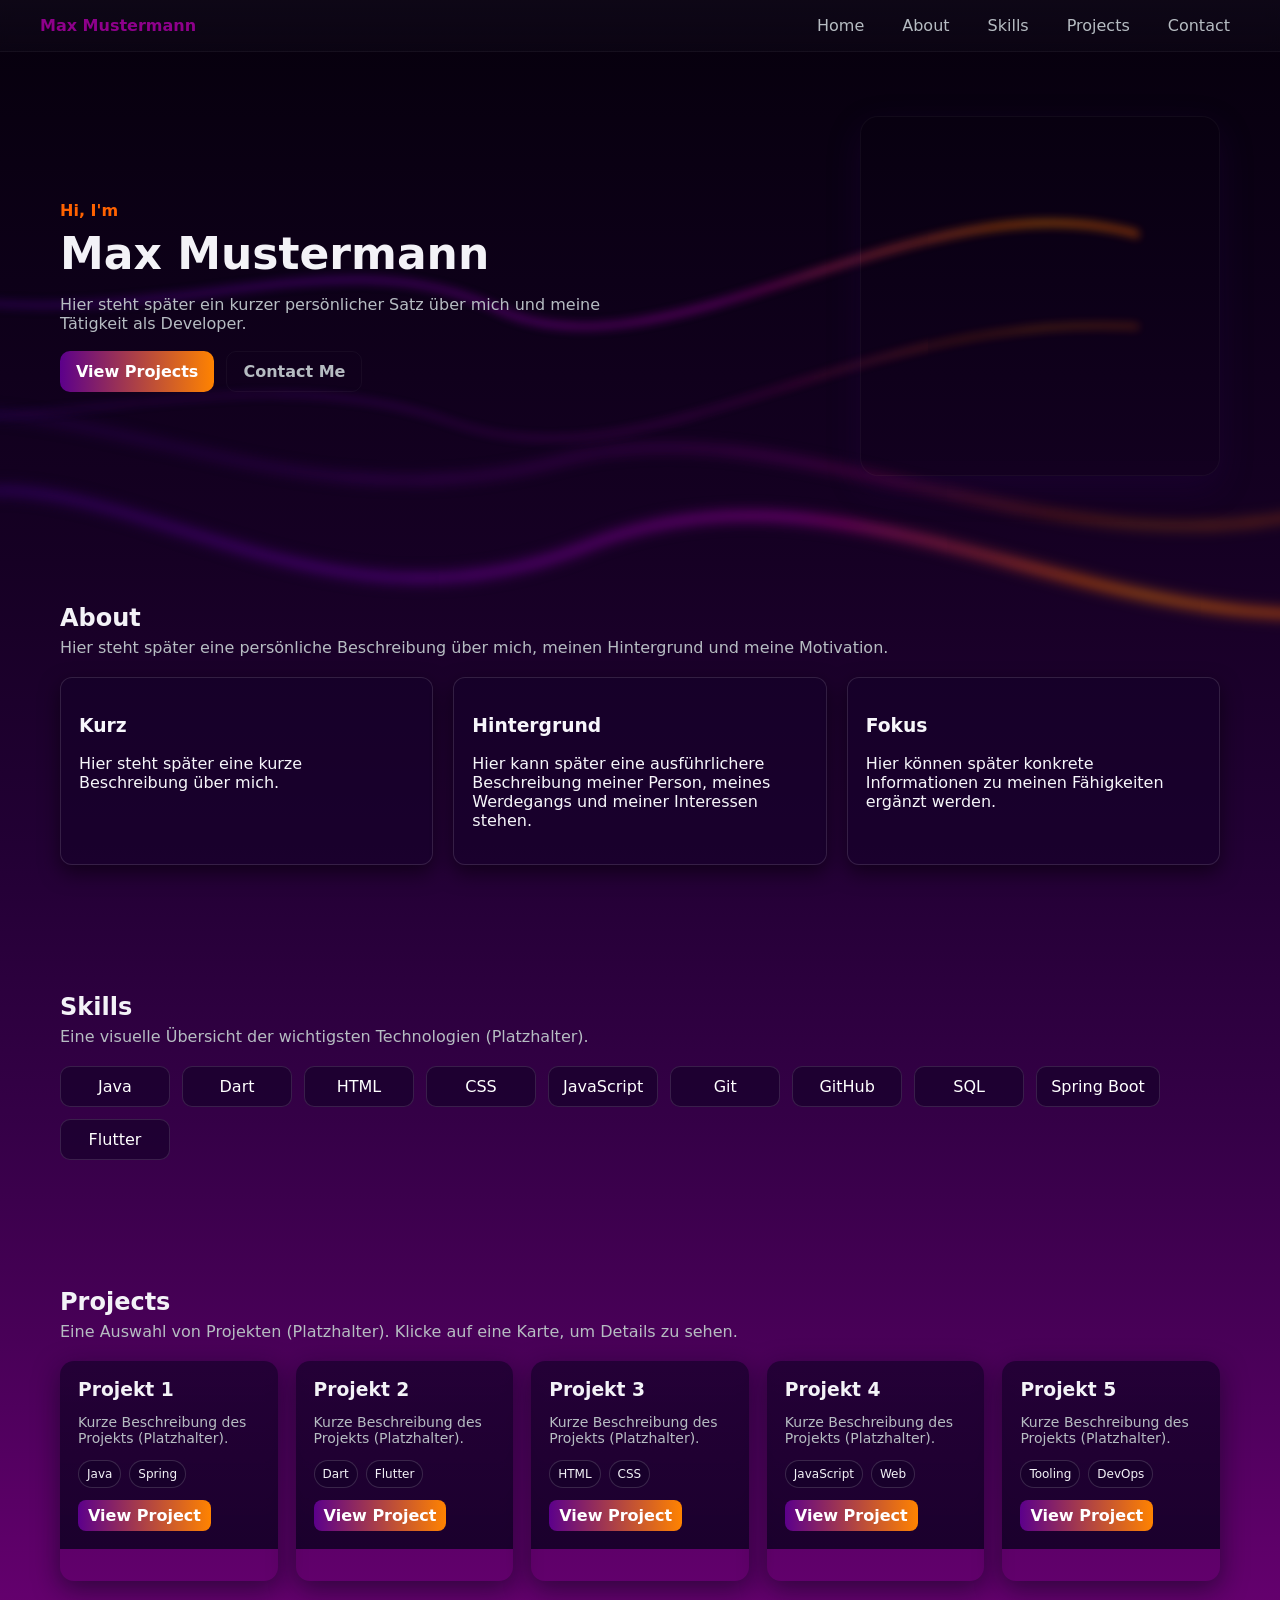
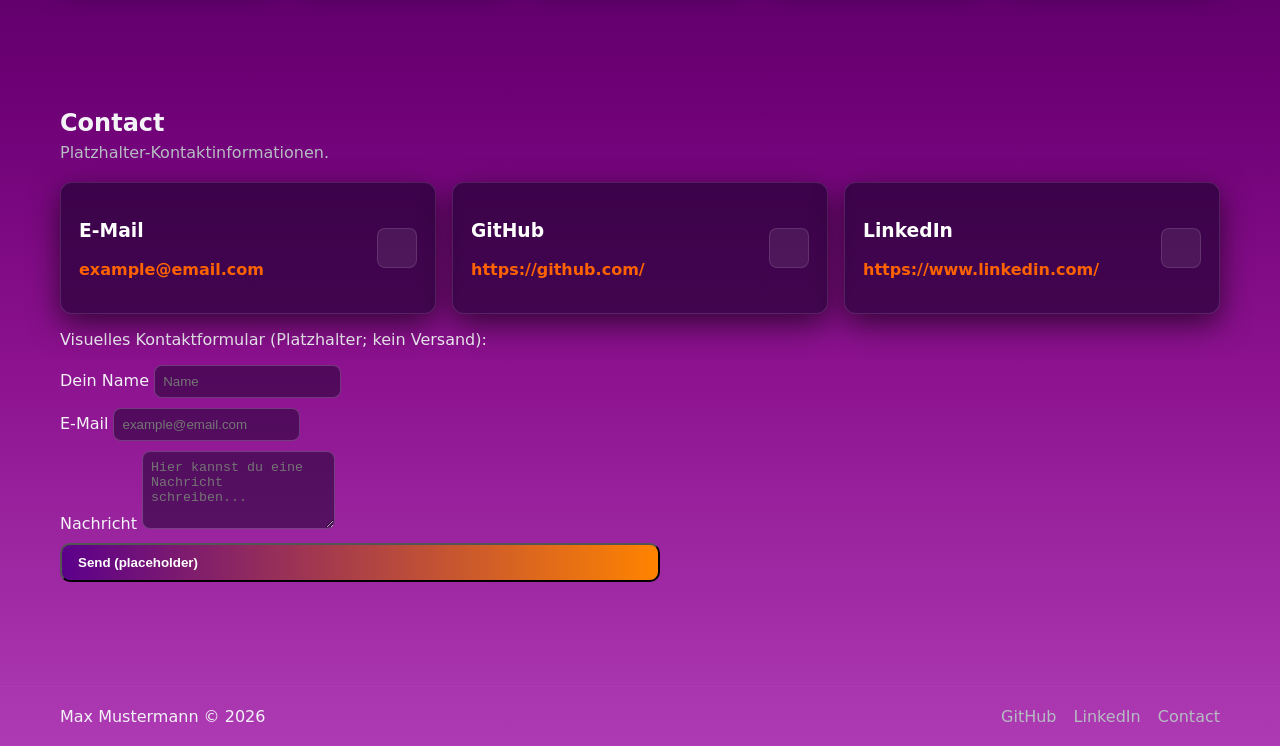
==== index.html @ a3a1e3f3 "Improve portfolio background and animations" ====
<!doctype html>
<html lang="de">
<head>
	<meta charset="utf-8">
	<meta name="viewport" content="width=device-width, initial-scale=1">
	<title>Max Mustermann — Developer Portfolio</title>
	<meta name="description" content="Persönliches Developer-Portfolio von Max Mustermann — Platzhaltertexte, Skills, Projekte und Kontakt.">
	<meta property="og:title" content="Max Mustermann — Developer Portfolio">
	<meta property="og:description" content="Persönliches Developer-Portfolio — Platzhaltertexte.">
	<meta property="og:type" content="website">
	<link rel="stylesheet" href="css/style.css">
</head>
<body>
	<a class="skip-link" href="#main">Zum Inhalt springen</a>
	<header class="site-header">
		<div class="container header-inner">
			<a class="brand" href="#">Max Mustermann</a>
			<button class="nav-toggle" aria-expanded="false" aria-controls="primary-navigation" aria-label="Navigation öffnen">
				<span class="hamburger"></span>
			</button>
			<nav id="primary-navigation" class="primary-nav" data-visible="false">
				<ul>
					<li><a href="#home">Home</a></li>
					<li><a href="#about">About</a></li>
					<li><a href="#skills">Skills</a></li>
					<li><a href="#projects">Projects</a></li>
					<li><a href="#contact">Contact</a></li>
				</ul>
			</nav>
		</div>
	</header>

	<main id="main">
		<section id="home" class="hero">
			<div class="container hero-inner">
				<div class="hero-left">
					<p class="eyebrow">Hi, I'm</p>
					<h1>Max Mustermann</h1>
					<p class="hero-sub">Hier steht später ein kurzer persönlicher Satz über mich und meine Tätigkeit als Developer.</p>
					<div class="hero-ctas">
						<a class="btn primary" href="#projects">View Projects</a>
						<a class="btn ghost" href="#contact">Contact Me</a>
					</div>
				</div>
				<div class="hero-right">
					<div class="profile-card" aria-hidden="true">
						<div class="profile-image" role="img" aria-label="Profilbild Platzhalter" style="background-image: url('assets/images/profile.jpg')"></div>
					</div>
				</div>
			</div>
		</section>

		<section id="about" class="section about">
			<div class="container">
				<div class="section-header">
					<h2>About</h2>
					<p class="section-sub">Hier steht später eine persönliche Beschreibung über mich, meinen Hintergrund und meine Motivation.</p>
				</div>
				<div class="about-grid">
					<div class="about-card">
						<h3>Kurz</h3>
						<p>Hier steht später eine kurze Beschreibung über mich.</p>
					</div>
					<div class="about-card">
						<h3>Hintergrund</h3>
						<p>Hier kann später eine ausführlichere Beschreibung meiner Person, meines Werdegangs und meiner Interessen stehen.</p>
					</div>
					<div class="about-card">
						<h3>Fokus</h3>
						<p>Hier können später konkrete Informationen zu meinen Fähigkeiten ergänzt werden.</p>
					</div>
				</div>
			</div>
		</section>

		<section id="skills" class="section skills">
			<div class="container">
				<div class="section-header">
					<h2>Skills</h2>
					<p class="section-sub">Eine visuelle Übersicht der wichtigsten Technologien (Platzhalter).</p>
				</div>
				<div class="skills-grid">
					<div class="skill-card">Java</div>
					<div class="skill-card">Dart</div>
					<div class="skill-card">HTML</div>
					<div class="skill-card">CSS</div>
					<div class="skill-card">JavaScript</div>
					<div class="skill-card">Git</div>
					<div class="skill-card">GitHub</div>
					<div class="skill-card">SQL</div>
					<div class="skill-card">Spring Boot</div>
					<div class="skill-card">Flutter</div>
				</div>
			</div>
		</section>

		<section id="projects" class="section projects">
			<div class="container">
				<div class="section-header">
					<h2>Projects</h2>
					<p class="section-sub">Eine Auswahl von Projekten (Platzhalter). Klicke auf eine Karte, um Details zu sehen.</p>
				</div>
				<div class="projects-grid" id="projects-grid">
					<a class="project-card" href="projects/projekt-1.html" data-index="1">
						<div class="project-bg" style="background-image: url('assets/images/project-1.jpg')"></div>
						<div class="project-content">
							<h3>Projekt 1</h3>
							<p class="muted">Kurze Beschreibung des Projekts (Platzhalter).</p>
							<div class="tags"><span>Java</span><span>Spring</span></div>
							<span class="project-cta">View Project</span>
						</div>
					</a>

					<a class="project-card" href="projects/projekt-2.html" data-index="2">
						<div class="project-bg" style="background-image: url('assets/images/project-2.jpg')"></div>
						<div class="project-content">
							<h3>Projekt 2</h3>
							<p class="muted">Kurze Beschreibung des Projekts (Platzhalter).</p>
							<div class="tags"><span>Dart</span><span>Flutter</span></div>
							<span class="project-cta">View Project</span>
						</div>
					</a>

					<a class="project-card" href="projects/projekt-3.html" data-index="3">
						<div class="project-bg" style="background-image: url('assets/images/project-3.jpg')"></div>
						<div class="project-content">
							<h3>Projekt 3</h3>
							<p class="muted">Kurze Beschreibung des Projekts (Platzhalter).</p>
							<div class="tags"><span>HTML</span><span>CSS</span></div>
							<span class="project-cta">View Project</span>
						</div>
					</a>

					<a class="project-card" href="projects/projekt-4.html" data-index="4">
						<div class="project-bg" style="background-image: url('assets/images/project-4.jpg')"></div>
						<div class="project-content">
							<h3>Projekt 4</h3>
							<p class="muted">Kurze Beschreibung des Projekts (Platzhalter).</p>
							<div class="tags"><span>JavaScript</span><span>Web</span></div>
							<span class="project-cta">View Project</span>
						</div>
					</a>

					<a class="project-card" href="projects/projekt-5.html" data-index="5">
						<div class="project-bg" style="background-image: url('assets/images/project-5.jpg')"></div>
						<div class="project-content">
							<h3>Projekt 5</h3>
							<p class="muted">Kurze Beschreibung des Projekts (Platzhalter).</p>
							<div class="tags"><span>Tooling</span><span>DevOps</span></div>
							<span class="project-cta">View Project</span>
						</div>
					</a>
				</div>
			</div>
		</section>

		<section id="contact" class="section contact">
			<div class="container">
				<div class="section-header">
					<h2>Contact</h2>
					<p class="section-sub">Platzhalter-Kontaktinformationen.</p>
				</div>
				<div class="contact-grid">
					<div class="contact-card">
					<div class="contact-icon"></div>
					<h3>E-Mail</h3>
					<p><a href="mailto:example@email.com">example@email.com</a></p>
				</div>
				<div class="contact-card">
					<div class="contact-icon"></div>
					<h3>GitHub</h3>
					<p><a href="https://github.com/">https://github.com/</a></p>
				</div>
				<div class="contact-card">
					<div class="contact-icon"></div>
						<h3>LinkedIn</h3>
						<p><a href="https://www.linkedin.com/">https://www.linkedin.com/</a></p>
					</div>
				</div>
				<div class="contact-form-note">
					<p>Visuelles Kontaktformular (Platzhalter; kein Versand):</p>
					<form class="contact-form" onsubmit="return false;" aria-hidden="false">
						<label>Dein Name <input type="text" placeholder="Name"></label>
						<label>E-Mail <input type="email" placeholder="example@email.com"></label>
						<label>Nachricht <textarea rows="4" placeholder="Hier kannst du eine Nachricht schreiben..."></textarea></label>
						<button class="btn primary" type="submit">Send (placeholder)</button>
					</form>
				</div>
			</div>
		</section>
	</main>

	<footer class="site-footer">
		<div class="container footer-inner">
			<div>Max Mustermann &copy; <span id="year"></span></div>
			<nav class="footer-nav">
				<a href="#">GitHub</a>
				<a href="#">LinkedIn</a>
				<a href="#contact">Contact</a>
			</nav>
		</div>
	</footer>

	<script src="js/script.js"></script>
</body>
</html>
---- css/style.css ----
:root {
	--color-purple-dark: #2e005d;
	--color-purple: #5c008b;
	--color-purple-light: #8e008b;
	--color-orange: #ff8300;
	--color-orange-light: #ff6200;

	--bg: #1b0b2a;
	/* aufgehelltes dunkles Violett */
	--surface: #241635;
	/* hellere Cards */
	--muted: #b6bcc2;
	--glass: rgba(255, 255, 255, 0.03);
	--radius: 12px;
	--container: 1200px;

	/* =====================================================
	   MAIN PAGE BACKGROUND GRADIENT
	   
	   Hier kannst du die Hintergrundfarben verändern.
	   Der Gradient erstreckt sich über die GESAMTE Webseite.
	   
	   Passe diese Farben an, um den Hintergrund zu ändern:
	   - hellere/dunklere Varianten mögen
	   - mehr Orange oder mehr Violett bevorzugen
	   
	   ===================================================== */
	--gradient-0: #06000c;
	--gradient-12: #0d0018;
	--gradient-24: #160024;
	--gradient-36: #220034;
	--gradient-48: #350047;
	--gradient-60: #4f005d;
	--gradient-72: #6d0075;
	--gradient-84: #8c128f;
	--gradient-100: #ae3bb4;

	/*--gradient-0: #1a0033;
	--gradient-12: #2e005d;
	--gradient-24: #3d0066;
	--gradient-36: #4a0077;
	--gradient-48: #5c1580;
	--gradient-60: #6a3a70;
	--gradient-72: #7a4565;
	--gradient-84: #7a5555;
	--gradient-100: #7a6545;*/
}

* {
	box-sizing: border-box
}

html {
	height: auto;
}

body {
	margin: 0;
	font-family: Inter, ui-sans-serif, system-ui, -apple-system, 'Segoe UI', Roboto, 'Helvetica Neue', Arial;
	/* =====================================================
	   GLOBAL BACKGROUND GRADIENT
	   Ein durchgehender Gradient über die gesamte Webseite.
	   Wird durch CSS Custom Properties oben definiert.
	   ===================================================== */
	background: linear-gradient(180deg,
			var(--gradient-0) 0%,
			var(--gradient-12) 12%,
			var(--gradient-24) 24%,
			var(--gradient-36) 36%,
			var(--gradient-48) 48%,
			var(--gradient-60) 60%,
			var(--gradient-72) 72%,
			var(--gradient-84) 84%,
			var(--gradient-100) 100%);
	background-repeat: no-repeat;
	background-attachment: scroll;
	color: #f3f2f7;
	-webkit-font-smoothing: antialiased;
	-moz-osx-font-smoothing: grayscale;
	position: relative;
	overflow-x: hidden;
	min-height: 100vh;
}

.container {
	max-width: var(--container);
	margin: 0 auto;
	padding: 0 20px;
	position: relative;
	z-index: 4
}

.skip-link {
	position: absolute;
	left: -9999px;
	top: auto;
	width: 1px;
	height: 1px;
	overflow: hidden
}

.site-header {
	position: sticky;
	top: 0;
	z-index: 50;
	backdrop-filter: blur(6px);
	background: linear-gradient(180deg, rgba(20, 12, 30, 0.6), rgba(20, 12, 30, 0.35));
	border-bottom: 1px solid rgba(255, 255, 255, 0.03)
}

.header-inner {
	display: flex;
	align-items: center;
	justify-content: space-between;
	padding: 16px 0
}

.brand {
	color: var(--color-purple-light);
	font-weight: 700;
	text-decoration: none
}

.primary-nav ul {
	display: flex;
	gap: 18px;
	align-items: center;
	margin: 0;
	padding: 0;
	list-style: none
}

.primary-nav a {
	color: var(--muted);
	text-decoration: none;
	padding: 8px 10px;
	border-radius: 8px;
	transition: all .2s
}

.primary-nav a:hover,
.primary-nav a:focus {
	color: #fff;
	background: linear-gradient(90deg, var(--color-purple), var(--color-orange));
	box-shadow: 0 6px 18px rgba(92, 0, 139, 0.14)
}

.nav-toggle {
	display: none;
	background: none;
	border: 0;
	color: inherit
}

.hamburger {
	display: inline-block;
	width: 22px;
	height: 2px;
	background: var(--muted);
	position: relative
}

.hamburger::before,
.hamburger::after {
	content: '';
	position: absolute;
	left: 0;
	width: 22px;
	height: 2px;
	background: var(--muted);
	transition: transform .2s;
}

.hamburger::before {
	top: -6px
}

.hamburger::after {
	top: 6px
}

.hero {
	padding: 64px 0
}

.hero-inner {
	display: grid;
	grid-template-columns: 1fr 360px;
	gap: 32px;
	align-items: center
}

.eyebrow {
	color: var(--color-orange-light);
	margin: 0;
	font-weight: 600
}

h1 {
	font-size: clamp(28px, 4vw, 44px);
	margin: 8px 0
}

.hero-sub {
	color: var(--muted);
	max-width: 60ch
}

.hero-ctas {
	display: flex;
	gap: 12px;
	margin-top: 18px
}

.btn {
	display: inline-flex;
	align-items: center;
	gap: 8px;
	padding: 10px 16px;
	border-radius: 10px;
	text-decoration: none;
	font-weight: 600
}

/* General links styling */
a {
	color: var(--color-orange);
	text-decoration: underline;
	transition: all .2s
}

a:hover,
a:focus {
	color: var(--color-orange-light);
	text-decoration-thickness: 2px
}

.btn.primary {
	background: linear-gradient(90deg, var(--color-purple), var(--color-orange));
	color: #fff
}

.btn.ghost {
	background: transparent;
	border: 1px solid rgba(255, 255, 255, 0.04);
	color: var(--muted)
}

.profile-card {
	width: 100%;
	max-width: 360px;
	margin-left: auto
}

.profile-image {
	width: 100%;
	height: 360px;
	border-radius: 18px;
	background: linear-gradient(135deg, var(--color-purple), var(--color-orange));
	background-size: cover;
	background-position: center;
	box-shadow: 0 12px 34px rgba(46, 0, 93, 0.22);
	position: relative;
	overflow: hidden;
	border: 1px solid rgba(255, 255, 255, 0.04)
}

.profile-image::after {
	content: "";
	position: absolute;
	inset: 0;
	background: linear-gradient(180deg, rgba(0, 0, 0, 0.05), transparent)
}

.section {
	padding: 64px 0
}

.section-header h2 {
	margin: 0 0 6px 0
}

.section-sub {
	color: var(--muted);
	margin: 0 0 20px 0
}

.about-grid {
	display: grid;
	grid-template-columns: repeat(3, 1fr);
	gap: 20px
}

.about-card {
	background: rgba(20, 0, 40, 0.6);
	padding: 18px;
	border-radius: 12px;
	box-shadow: 0 8px 20px rgba(0, 0, 0, 0.5);
	border: 1px solid rgba(255, 255, 255, 0.12);
	color: #f7f6fb
}

.skills-grid {
	display: flex;
	flex-wrap: wrap;
	gap: 12px
}

.skill-card {
	background: rgba(20, 0, 40, 0.65);
	padding: 10px 14px;
	border-radius: 10px;
	color: #fff;
	border: 1px solid rgba(255, 255, 255, 0.12);
	min-width: 110px;
	text-align: center;
	transition: transform .18s
}

.skill-card:hover {
	transform: translateY(-6px)
}

.projects-grid {
	display: grid;
	gap: 18px;
	grid-template-columns: repeat(5, 1fr);
}

.project-card {
	position: relative;
	display: block;
	border-radius: 14px;
	overflow: hidden;
	min-height: 220px;
	text-decoration: none;
	color: inherit;
	box-shadow: 0 8px 26px rgba(15, 8, 30, 0.6);
	transition: transform .24s, box-shadow .24s
}

.project-card:focus {
	outline: 3px solid rgba(140, 0, 139, 0.22)
}

.project-card:hover {
	transform: translateY(-8px);
	box-shadow: 0 20px 50px rgba(92, 0, 139, 0.18)
}

.project-bg {
	position: absolute;
	inset: 0;
	background-size: cover;
	background-position: center;
	filter: brightness(.66);
	transition: transform .6s
}

.project-card:hover .project-bg {
	transform: scale(1.06)
}

.project-content {
	position: relative;
	padding: 18px;
	z-index: 2;
	background: linear-gradient(180deg, rgba(20, 0, 40, 0.7), rgba(10, 0, 30, 0.8))
}

.project-content h3 {
	margin: 0 0 6px 0
}

.muted {
	color: var(--muted);
	font-size: 14px
}

.tags {
	display: flex;
	gap: 8px;
	margin-top: 12px
}

.tags span {
	background: rgba(20, 0, 40, 0.6);
	padding: 6px 8px;
	border-radius: 999px;
	font-size: 12px;
	border: 1px solid rgba(255, 255, 255, 0.15)
}

.project-cta {
	display: inline-block;
	margin-top: 12px;
	background: linear-gradient(90deg, var(--color-purple), var(--color-orange));
	padding: 6px 10px;
	border-radius: 8px;
	color: #fff;
	font-weight: 600
}

.contact-grid {
	display: grid;
	grid-template-columns: repeat(3, 1fr);
	gap: 16px
}

.contact-card {
	background: rgba(20, 0, 40, 0.6);
	padding: 18px;
	border-radius: 12px;
	position: relative;
	color: #fff;
	box-shadow: 0 10px 30px rgba(0, 0, 0, 0.6);
	border: 1px solid rgba(255, 255, 255, 0.12);
	padding-right: 72px
}

.contact-card a {
	color: var(--color-orange-light);
	font-weight: 600;
	text-decoration: none;
	transition: all .2s
}

.contact-card a:hover,
.contact-card a:focus {
	color: #fff;
	text-decoration: underline
}

/* Contact image placeholders */
.contact-icon {
	position: absolute;
	right: 18px;
	top: 50%;
	transform: translateY(-50%);
	width: 40px;
	height: 40px;
	background-size: contain;
	background-repeat: no-repeat;
	opacity: 0.98;
	transition: transform .18s ease, box-shadow .18s;
	background-color: rgba(255, 255, 255, 0.08);
	border-radius: 8px;
	border: 1px solid rgba(255, 255, 255, 0.12)
}

.contact-card:hover .contact-icon {
	transform: translateY(-56%) scale(1.06)
}

/* OLD SVG contact icons (removed - replaced with image placeholders above) */
.contact-card:hover {
	transform: translateY(-6px);
	box-shadow: 0 22px 48px rgba(92, 0, 139, 0.12);
	border-image: linear-gradient(90deg, var(--color-purple), var(--color-orange)) 1
}

.contact-form {
	display: grid;
	gap: 10px;
	max-width: 600px;
	margin-top: 16px
}

.contact-form input,
.contact-form textarea {
	background: rgba(20, 0, 40, 0.5);
	border: 1px solid rgba(255, 255, 255, 0.2);
	padding: 8px;
	border-radius: 8px;
	color: inherit
}

.site-footer {
	padding: 20px 0;
	border-top: 1px solid rgba(255, 255, 255, 0.03);
	margin-top: 40px
}

.footer-inner {
	display: flex;
	justify-content: space-between;
	align-items: center
}

.footer-nav a {
	color: var(--muted);
	margin-left: 12px;
	text-decoration: none
}

/* Responsive */
@media (max-width:1100px) {
	.projects-grid {
		grid-template-columns: repeat(3, 1fr)
	}

	.hero-inner {
		grid-template-columns: 1fr 300px
	}
}

@media (max-width:800px) {
	.projects-grid {
		grid-template-columns: repeat(2, 1fr)
	}

	.about-grid {
		grid-template-columns: 1fr
	}

	.hero-inner {
		grid-template-columns: 1fr
	}

	.hero-right {
		order: 2
	}
}

@media (max-width:540px) {
	.projects-grid {
		grid-template-columns: 1fr
	}

	.primary-nav {
		position: fixed;
		inset: auto 0 0 0;
		background: linear-gradient(180deg, rgba(10, 7, 20, 0.95), rgba(10, 7, 20, 0.98));
		padding: 20px;
		border-top: 1px solid rgba(255, 255, 255, 0.02);
		display: none
	}

	.primary-nav[data-visible="true"] {
		display: block
	}

	.nav-toggle {
		display: block
	}

	.primary-nav ul {
		flex-direction: column
	}

	.profile-image {
		height: 260px
	}
}

/* small reveal default state */
.reveal {
	opacity: 0;
	transform: translateY(30px);
	transition: opacity .6s cubic-bezier(.2, .8, .2, 1), transform .6s cubic-bezier(.2, .8, .2, 1)
}

.reveal.visible {
	opacity: 1;
	transform: none
}

/* prefers-reduced-motion */
@media (prefers-reduced-motion:reduce) {
	* {
		transition: none !important;
		animation: none !important
	}

	body::before,
	body::after {
		animation: none !important;
		opacity: 0.25
	}
}

/* Background organic thin gradient lines using two layered SVGs in pseudo-elements */
body::before,
body::after {
	content: "";
	position: fixed;
	pointer-events: none;
	z-index: 0;
	display: block
}

body::before {
	inset: auto -6% 12% auto;
	width: 110vw;
	height: 68vh;
	background-repeat: no-repeat;
	background-position: center center;
	background-size: cover;
	filter: blur(6px) saturate(120%);
	opacity: 1;
	transform-origin: center;
	transition: opacity .3s ease
}

body::after {
	inset: 6% auto -6% -6%;
	width: 95vw;
	height: 80vh;
	background-repeat: no-repeat;
	background-position: center center;
	background-size: cover;
	filter: blur(4px) saturate(110%);
	opacity: 0.9
}

/* multiple thin stroked curves with gradient along stroke, glow via stroke-opacity and blur */
body::before {
	background-image: url("data:image/svg+xml;utf8,<svg xmlns='http://www.w3.org/2000/svg' viewBox='0 0 1600 900'><defs><linearGradient id='lg1' gradientUnits='userSpaceOnUse' x1='0' x2='1600'><stop offset='0' stop-color='%232e005d'/><stop offset='0.3' stop-color='%235c008b'/><stop offset='0.6' stop-color='%238e008b'/><stop offset='0.85' stop-color='%23ff8300'/><stop offset='1' stop-color='%23ff6200'/></linearGradient><filter id='f1' x='-20%' y='-20%' width='140%' height='140%'><feGaussianBlur stdDeviation='6' result='b'/><feMerge><feMergeNode in='b'/><feMergeNode in='SourceGraphic'/></feMerge></filter></defs><g filter='url(%23f1)'><path d='M-120 520 C120 320 360 660 720 520 C1060 380 1360 700 1780 560' fill='none' stroke='url(%23lg1)' stroke-width='3.8' stroke-linecap='round' stroke-linejoin='round' opacity='0.95'/><path d='M-200 420 C80 260 340 520 700 420 C980 350 1280 580 1620 460' fill='none' stroke='url(%23lg1)' stroke-width='2.4' stroke-linecap='round' stroke-linejoin='round' opacity='0.6'/></g></svg>")
}

body::after {
	background-image: url("data:image/svg+xml;utf8,<svg xmlns='http://www.w3.org/2000/svg' viewBox='0 0 1600 900'><defs><linearGradient id='lg2' gradientUnits='userSpaceOnUse' x1='0' x2='1600'><stop offset='0' stop-color='%232e005d'/><stop offset='0.35' stop-color='%235c008b'/><stop offset='0.65' stop-color='%238e008b'/><stop offset='0.9' stop-color='%23ff8300'/><stop offset='1' stop-color='%23ff6200'/></linearGradient><filter id='f2' x='-20%' y='-20%' width='140%' height='140%'><feGaussianBlur stdDeviation='4' result='b'/><feMerge><feMergeNode in='b'/><feMergeNode in='SourceGraphic'/></feMerge></filter></defs><g filter='url(%23f2)'><path d='M1600 240 C1320 120 980 420 760 320 C520 200 240 420 -160 240' fill='none' stroke='url(%23lg2)' stroke-width='3.2' stroke-linecap='round' stroke-linejoin='round' opacity='0.9'/><path d='M1700 360 C1250 260 980 560 700 460 C420 360 120 520 -160 420' fill='none' stroke='url(%23lg2)' stroke-width='2.2' stroke-linecap='round' stroke-linejoin='round' opacity='0.5'/></g></svg>")
}

/* slow floating animation, subtle */
@keyframes floatSlow {
	0% {
		transform: translateY(0) rotate(0)
	}

	50% {
		transform: translateY(-8px) rotate(0.06deg)
	}

	100% {
		transform: translateY(0) rotate(0)
	}
}

body::before {
	animation: floatSlow 36s linear infinite
}

body::after {
	animation: floatSlow 46s linear infinite reverse
}

@media (max-width:800px) {

	body::before,
	body::after {
		opacity: 0.6;
		filter: blur(6px)
	}
}

@media (prefers-reduced-motion:reduce) {

	body::before,
	body::after {
		animation: none;
		opacity: 0.55
	}
}

/* Ensure main UI layers above backgrounds */
.site-header,
main,
.site-footer {
	position: relative;
	z-index: 4
}

/* fix invalid fallback line removed earlier */
.project-bg {
	background-color: #221431
}

/* fallback backgrounds for missing images (keeps cards pretty) */
.project-bg {
	background-color: linear-gradient(135deg, var(--color-purple-dark), var(--color-orange));
}
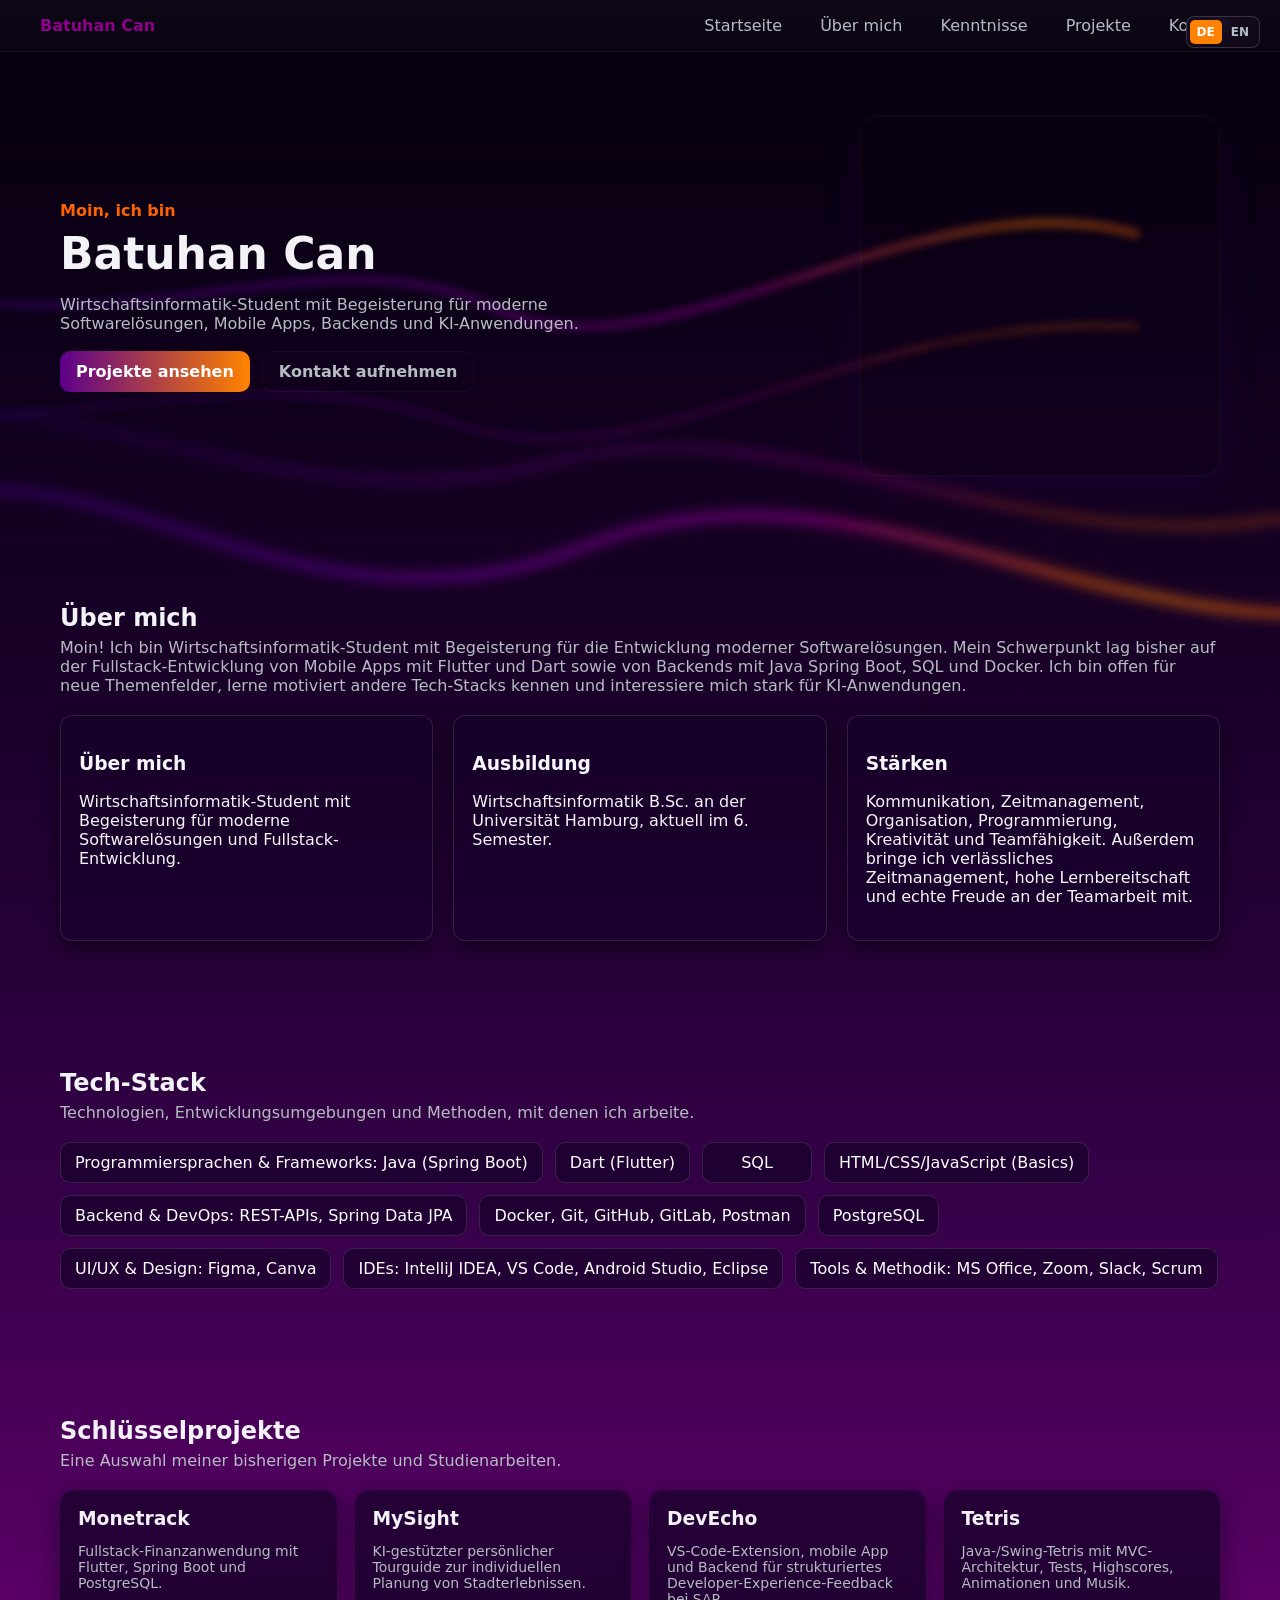
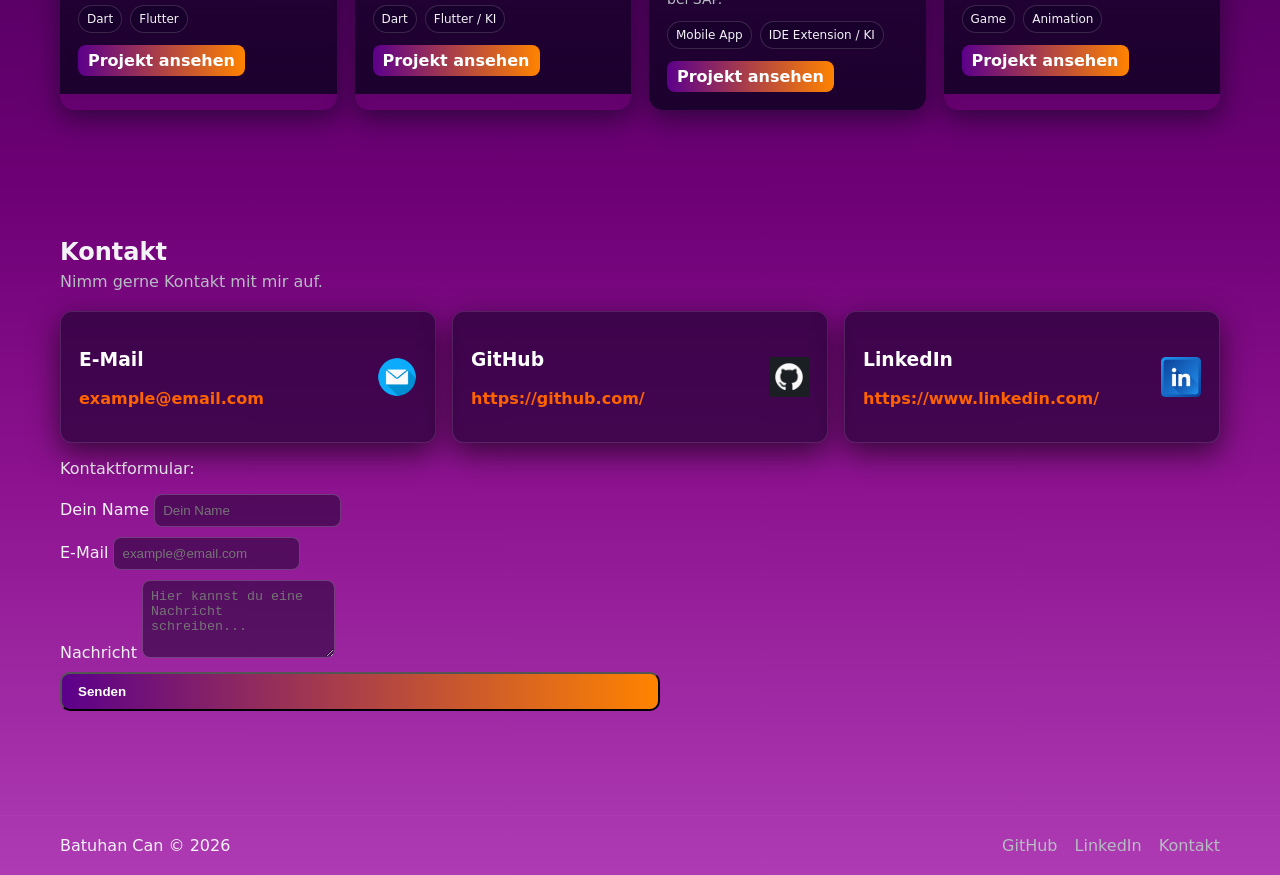
==== commit 0a7bc88d: "Update Portfolio Content and Assets" ====
--- a/index.html
+++ b/index.html
@@ -3,28 +3,28 @@
 <head>
 	<meta charset="utf-8">
 	<meta name="viewport" content="width=device-width, initial-scale=1">
-	<title>Max Mustermann — Developer Portfolio</title>
-	<meta name="description" content="Persönliches Developer-Portfolio von Max Mustermann — Platzhaltertexte, Skills, Projekte und Kontakt.">
-	<meta property="og:title" content="Max Mustermann — Developer Portfolio">
-	<meta property="og:description" content="Persönliches Developer-Portfolio — Platzhaltertexte.">
+	<title>Batuhan Can — Developer Portfolio</title>
+	<meta name="description" content="Portfolio von Batuhan Can, Wirtschaftsinformatik-Student mit Fokus auf Fullstack-Entwicklung, Mobile Apps und KI-Anwendungen." data-i18n="page.description">
+	<meta property="og:title" content="Batuhan Can — Developer Portfolio">
+	<meta property="og:description" content="Wirtschaftsinformatik-Student mit Schwerpunkt auf Fullstack-Entwicklung, Mobile Apps und KI-Anwendungen." data-i18n="page.og">
 	<meta property="og:type" content="website">
 	<link rel="stylesheet" href="css/style.css">
 </head>
 <body>
-	<a class="skip-link" href="#main">Zum Inhalt springen</a>
+	<a class="skip-link" href="#main" data-i18n="skip">Zum Inhalt springen</a>
 	<header class="site-header">
 		<div class="container header-inner">
-			<a class="brand" href="#">Max Mustermann</a>
-			<button class="nav-toggle" aria-expanded="false" aria-controls="primary-navigation" aria-label="Navigation öffnen">
+			<a class="brand" href="#">Batuhan Can</a>
+			<button class="nav-toggle" aria-expanded="false" aria-controls="primary-navigation" aria-label="Navigation öffnen" data-i18n-aria-label="nav.open">
 				<span class="hamburger"></span>
 			</button>
 			<nav id="primary-navigation" class="primary-nav" data-visible="false">
 				<ul>
-					<li><a href="#home">Home</a></li>
-					<li><a href="#about">About</a></li>
-					<li><a href="#skills">Skills</a></li>
-					<li><a href="#projects">Projects</a></li>
-					<li><a href="#contact">Contact</a></li>
+					<li><a href="#home" data-i18n="nav.home">Home</a></li>
+					<li><a href="#about" data-i18n="nav.about">About</a></li>
+					<li><a href="#skills" data-i18n="nav.skills">Skills</a></li>
+					<li><a href="#projects" data-i18n="nav.projects">Projects</a></li>
+					<li><a href="#contact" data-i18n="nav.contact">Contact</a></li>
 				</ul>
 			</nav>
 		</div>
@@ -34,17 +34,17 @@
 		<section id="home" class="hero">
 			<div class="container hero-inner">
 				<div class="hero-left">
-					<p class="eyebrow">Hi, I'm</p>
-					<h1>Max Mustermann</h1>
-					<p class="hero-sub">Hier steht später ein kurzer persönlicher Satz über mich und meine Tätigkeit als Developer.</p>
+					<p class="eyebrow" data-i18n="hero.eyebrow">Hi, I'm</p>
+					<h1>Batuhan Can</h1>
+					<p class="hero-sub" data-i18n="hero.sub">Wirtschaftsinformatik-Student mit Begeisterung für moderne Softwarelösungen, Mobile Apps, Backends und KI-Anwendungen.</p>
 					<div class="hero-ctas">
-						<a class="btn primary" href="#projects">View Projects</a>
-						<a class="btn ghost" href="#contact">Contact Me</a>
+						<a class="btn primary" href="#projects" data-i18n="hero.projects">View Projects</a>
+						<a class="btn ghost" href="#contact" data-i18n="hero.contact">Contact Me</a>
 					</div>
 				</div>
 				<div class="hero-right">
 					<div class="profile-card" aria-hidden="true">
-						<div class="profile-image" role="img" aria-label="Profilbild Platzhalter" style="background-image: url('assets/images/profile.jpg')"></div>
+						<div class="profile-image" role="img" aria-label="Profilbild" data-i18n-aria-label="profile.alt" style="background-image: url('assets/images/profile.jpg')"></div>
 					</div>
 				</div>
 			</div>
@@ -53,21 +53,21 @@
 		<section id="about" class="section about">
 			<div class="container">
 				<div class="section-header">
-					<h2>About</h2>
-					<p class="section-sub">Hier steht später eine persönliche Beschreibung über mich, meinen Hintergrund und meine Motivation.</p>
+					<h2 data-i18n="about.title">About me</h2>
+					<p class="section-sub" data-i18n="about.sub">Moin! Ich bin Wirtschaftsinformatik-Student mit Begeisterung für die Entwicklung moderner Softwarelösungen. Mein Schwerpunkt lag bisher auf der Fullstack-Entwicklung von Mobile Apps mit Flutter und Dart sowie von Backends mit Java Spring Boot, SQL und Docker. Ich bin offen für neue Themenfelder, lerne motiviert andere Tech-Stacks kennen und interessiere mich stark für KI-Anwendungen.</p>
 				</div>
 				<div class="about-grid">
 					<div class="about-card">
-						<h3>Kurz</h3>
-						<p>Hier steht später eine kurze Beschreibung über mich.</p>
+						<h3 data-i18n="about.short">About me</h3>
+						<p data-i18n="about.short.text">Wirtschaftsinformatik-Student mit Begeisterung für moderne Softwarelösungen und Fullstack-Entwicklung.</p>
 					</div>
 					<div class="about-card">
-						<h3>Hintergrund</h3>
-						<p>Hier kann später eine ausführlichere Beschreibung meiner Person, meines Werdegangs und meiner Interessen stehen.</p>
+						<h3 data-i18n="about.background">Ausbildung</h3>
+						<p data-i18n="about.background.text">Wirtschaftsinformatik B.Sc. an der Universität Hamburg, aktuell im 6. Semester.</p>
 					</div>
 					<div class="about-card">
-						<h3>Fokus</h3>
-						<p>Hier können später konkrete Informationen zu meinen Fähigkeiten ergänzt werden.</p>
+						<h3 data-i18n="about.focus">Stärken</h3>
+						<p data-i18n="about.focus.text">Kommunikation, Zeitmanagement, Organisation, Programmierung, Kreativität und Teamfähigkeit. Außerdem bringe ich verlässliches Zeitmanagement, hohe Lernbereitschaft und echte Freude an der Teamarbeit mit.</p>
 					</div>
 				</div>
 			</div>
@@ -76,20 +76,20 @@
 		<section id="skills" class="section skills">
 			<div class="container">
 				<div class="section-header">
-					<h2>Skills</h2>
-					<p class="section-sub">Eine visuelle Übersicht der wichtigsten Technologien (Platzhalter).</p>
+					<h2 data-i18n="skills.title">Tech-Stack</h2>
+					<p class="section-sub" data-i18n="skills.sub">Technologien, Entwicklungsumgebungen und Methoden, mit denen ich arbeite.</p>
 				</div>
 				<div class="skills-grid">
-					<div class="skill-card">Java</div>
-					<div class="skill-card">Dart</div>
-					<div class="skill-card">HTML</div>
-					<div class="skill-card">CSS</div>
-					<div class="skill-card">JavaScript</div>
-					<div class="skill-card">Git</div>
-					<div class="skill-card">GitHub</div>
-					<div class="skill-card">SQL</div>
-					<div class="skill-card">Spring Boot</div>
-					<div class="skill-card">Flutter</div>
+					<div class="skill-card" data-i18n="stack.one">Programmiersprachen &amp; Frameworks: Java (Spring Boot)</div>
+					<div class="skill-card" data-i18n="stack.two">Dart (Flutter)</div>
+					<div class="skill-card" data-i18n="stack.three">SQL</div>
+					<div class="skill-card" data-i18n="stack.four">HTML/CSS/JavaScript (Basics)</div>
+					<div class="skill-card" data-i18n="stack.five">Backend &amp; DevOps: REST-APIs, Spring Data JPA</div>
+					<div class="skill-card" data-i18n="stack.six">Docker, Git, GitHub, GitLab, Postman</div>
+					<div class="skill-card" data-i18n="stack.seven">PostgreSQL</div>
+					<div class="skill-card" data-i18n="stack.eight">UI/UX &amp; Design: Figma, Canva</div>
+					<div class="skill-card" data-i18n="stack.nine">IDEs: IntelliJ IDEA, VS Code, Android Studio, Eclipse</div>
+					<div class="skill-card" data-i18n="stack.ten">Tools &amp; Methodik: MS Office, Zoom, Slack, Scrum</div>
 				</div>
 			</div>
 		</section>
@@ -97,59 +97,50 @@
 		<section id="projects" class="section projects">
 			<div class="container">
 				<div class="section-header">
-					<h2>Projects</h2>
-					<p class="section-sub">Eine Auswahl von Projekten (Platzhalter). Klicke auf eine Karte, um Details zu sehen.</p>
+					<h2 data-i18n="projects.title">Key Projects</h2>
+					<p class="section-sub" data-i18n="projects.sub">Eine Auswahl meiner bisherigen Projekte und Studienarbeiten.</p>
 				</div>
 				<div class="projects-grid" id="projects-grid">
 					<a class="project-card" href="projects/projekt-1.html" data-index="1">
 						<div class="project-bg" style="background-image: url('assets/images/project-1.jpg')"></div>
 						<div class="project-content">
-							<h3>Projekt 1</h3>
-							<p class="muted">Kurze Beschreibung des Projekts (Platzhalter).</p>
-							<div class="tags"><span>Java</span><span>Spring</span></div>
-							<span class="project-cta">View Project</span>
+							<h3 data-i18n="project.one">Monetrack</h3>
+							<p class="muted" data-i18n="project.one.description">Fullstack-Finanzanwendung mit Flutter, Spring Boot und PostgreSQL.</p>
+							<div class="tags"><span>Dart</span><span>Flutter</span></div>
+							<span class="project-cta" data-i18n="project.view">View Project</span>
 						</div>
 					</a>
 
 					<a class="project-card" href="projects/projekt-2.html" data-index="2">
 						<div class="project-bg" style="background-image: url('assets/images/project-2.jpg')"></div>
 						<div class="project-content">
-							<h3>Projekt 2</h3>
-							<p class="muted">Kurze Beschreibung des Projekts (Platzhalter).</p>
-							<div class="tags"><span>Dart</span><span>Flutter</span></div>
-							<span class="project-cta">View Project</span>
+							<h3 data-i18n="project.two">MySight</h3>
+							<p class="muted" data-i18n="project.two.description">KI-gestützter persönlicher Tourguide zur individuellen Planung von Stadterlebnissen.</p>
+							<div class="tags"><span>Dart</span><span data-i18n="project.two.tag2">Flutter / KI</span></div>
+							<span class="project-cta" data-i18n="project.view">View Project</span>
 						</div>
 					</a>
 
 					<a class="project-card" href="projects/projekt-3.html" data-index="3">
 						<div class="project-bg" style="background-image: url('assets/images/project-3.jpg')"></div>
 						<div class="project-content">
-							<h3>Projekt 3</h3>
-							<p class="muted">Kurze Beschreibung des Projekts (Platzhalter).</p>
-							<div class="tags"><span>HTML</span><span>CSS</span></div>
-							<span class="project-cta">View Project</span>
+							<h3 data-i18n="project.three">DevEcho</h3>
+							<p class="muted" data-i18n="project.three.description">VS-Code-Extension, mobile App und Backend für strukturiertes Developer-Experience-Feedback bei SAP.</p>
+							<div class="tags"><span>Mobile App</span><span data-i18n="project.three.tag2">IDE Extension / KI</span></div>
+							<span class="project-cta" data-i18n="project.view">View Project</span>
 						</div>
 					</a>
 
 					<a class="project-card" href="projects/projekt-4.html" data-index="4">
 						<div class="project-bg" style="background-image: url('assets/images/project-4.jpg')"></div>
 						<div class="project-content">
-							<h3>Projekt 4</h3>
-							<p class="muted">Kurze Beschreibung des Projekts (Platzhalter).</p>
-							<div class="tags"><span>JavaScript</span><span>Web</span></div>
-							<span class="project-cta">View Project</span>
+							<h3 data-i18n="project.four">Tetris</h3>
+							<p class="muted" data-i18n="project.four.description">Java-/Swing-Tetris mit MVC-Architektur, Tests, Highscores, Animationen und Musik.</p>
+							<div class="tags"><span>Game</span><span>Animation</span></div>
+							<span class="project-cta" data-i18n="project.view">View Project</span>
 						</div>
 					</a>
 
-					<a class="project-card" href="projects/projekt-5.html" data-index="5">
-						<div class="project-bg" style="background-image: url('assets/images/project-5.jpg')"></div>
-						<div class="project-content">
-							<h3>Projekt 5</h3>
-							<p class="muted">Kurze Beschreibung des Projekts (Platzhalter).</p>
-							<div class="tags"><span>Tooling</span><span>DevOps</span></div>
-							<span class="project-cta">View Project</span>
-						</div>
-					</a>
 				</div>
 			</div>
 		</section>
@@ -157,33 +148,33 @@
 		<section id="contact" class="section contact">
 			<div class="container">
 				<div class="section-header">
-					<h2>Contact</h2>
-					<p class="section-sub">Platzhalter-Kontaktinformationen.</p>
+					<h2 data-i18n="contact.title">Contact</h2>
+					<p class="section-sub" data-i18n="contact.sub">Nimm gerne Kontakt mit mir auf.</p>
 				</div>
 				<div class="contact-grid">
 					<div class="contact-card">
-					<div class="contact-icon"></div>
-					<h3>E-Mail</h3>
+					<img class="contact-icon" src="assets/media/Email-Icon.png" alt="E-Mail">
+					<h3 data-i18n="contact.email">E-Mail</h3>
 					<p><a href="mailto:example@email.com">example@email.com</a></p>
 				</div>
 				<div class="contact-card">
-					<div class="contact-icon"></div>
+					<img class="contact-icon" src="assets/media/Github-Icon.png" alt="GitHub">
 					<h3>GitHub</h3>
 					<p><a href="https://github.com/">https://github.com/</a></p>
 				</div>
 				<div class="contact-card">
-					<div class="contact-icon"></div>
+					<img class="contact-icon" src="assets/media/LinkedIn-Icon.png" alt="LinkedIn">
 						<h3>LinkedIn</h3>
 						<p><a href="https://www.linkedin.com/">https://www.linkedin.com/</a></p>
 					</div>
 				</div>
 				<div class="contact-form-note">
-					<p>Visuelles Kontaktformular (Platzhalter; kein Versand):</p>
+					<p data-i18n="contact.note">Kontaktformular:</p>
 					<form class="contact-form" onsubmit="return false;" aria-hidden="false">
-						<label>Dein Name <input type="text" placeholder="Name"></label>
+						<label><span data-i18n="contact.name">Dein Name</span> <input type="text" placeholder="Name" data-i18n-placeholder="contact.name"></label>
 						<label>E-Mail <input type="email" placeholder="example@email.com"></label>
-						<label>Nachricht <textarea rows="4" placeholder="Hier kannst du eine Nachricht schreiben..."></textarea></label>
-						<button class="btn primary" type="submit">Send (placeholder)</button>
+						<label><span data-i18n="contact.message">Nachricht</span> <textarea rows="4" placeholder="Hier kannst du eine Nachricht schreiben..." data-i18n-placeholder="contact.message.placeholder"></textarea></label>
+						<button class="btn primary" type="submit" data-i18n="contact.send">Senden</button>
 					</form>
 				</div>
 			</div>
@@ -192,11 +183,11 @@
 
 	<footer class="site-footer">
 		<div class="container footer-inner">
-			<div>Max Mustermann &copy; <span id="year"></span></div>
+			<div>Batuhan Can &copy; <span id="year"></span></div>
 			<nav class="footer-nav">
 				<a href="#">GitHub</a>
 				<a href="#">LinkedIn</a>
-				<a href="#contact">Contact</a>
+				<a href="#contact" data-i18n="nav.contact">Contact</a>
 			</nav>
 		</div>
 	</footer>
--- a/css/style.css
+++ b/css/style.css
@@ -115,6 +115,39 @@
 	padding: 16px 0
 }
 
+.language-switcher {
+	position: fixed;
+	top: 16px;
+	right: 20px;
+	display: flex;
+	gap: 2px;
+	z-index: 100;
+	padding: 3px;
+	border: 1px solid rgba(255, 255, 255, 0.16);
+	border-radius: 8px;
+	background: rgba(20, 12, 30, 0.82);
+	backdrop-filter: blur(8px)
+}
+
+.language-switcher button {
+	padding: 5px 7px;
+	border: 0;
+	border-radius: 5px;
+	background: transparent;
+	color: var(--muted);
+	font: inherit;
+	font-size: 12px;
+	font-weight: 700;
+	cursor: pointer
+}
+
+.language-switcher button.active,
+.language-switcher button:hover,
+.language-switcher button:focus-visible {
+	background: var(--color-orange);
+	color: #fff
+}
+
 .brand {
 	color: var(--color-purple-light);
 	font-weight: 700;
@@ -324,7 +357,7 @@
 .projects-grid {
 	display: grid;
 	gap: 18px;
-	grid-template-columns: repeat(5, 1fr);
+	grid-template-columns: repeat(4, 1fr);
 }
 
 .project-card {
@@ -439,13 +472,14 @@
 	transform: translateY(-50%);
 	width: 40px;
 	height: 40px;
+	display: block;
 	background-size: contain;
 	background-repeat: no-repeat;
+	background-position: center;
 	opacity: 0.98;
 	transition: transform .18s ease, box-shadow .18s;
-	background-color: rgba(255, 255, 255, 0.08);
-	border-radius: 8px;
-	border: 1px solid rgba(255, 255, 255, 0.12)
+	object-fit: contain;
+	border: 0
 }
 
 .contact-card:hover .contact-icon {
@@ -509,6 +543,10 @@
 		grid-template-columns: repeat(2, 1fr)
 	}
 
+	.contact-grid {
+		grid-template-columns: 1fr
+	}
+
 	.about-grid {
 		grid-template-columns: 1fr
 	}
@@ -523,6 +561,10 @@
 }
 
 @media (max-width:540px) {
+	.language-switcher {
+		top: 12px;
+		right: 60px
+	}
 	.projects-grid {
 		grid-template-columns: 1fr
 	}
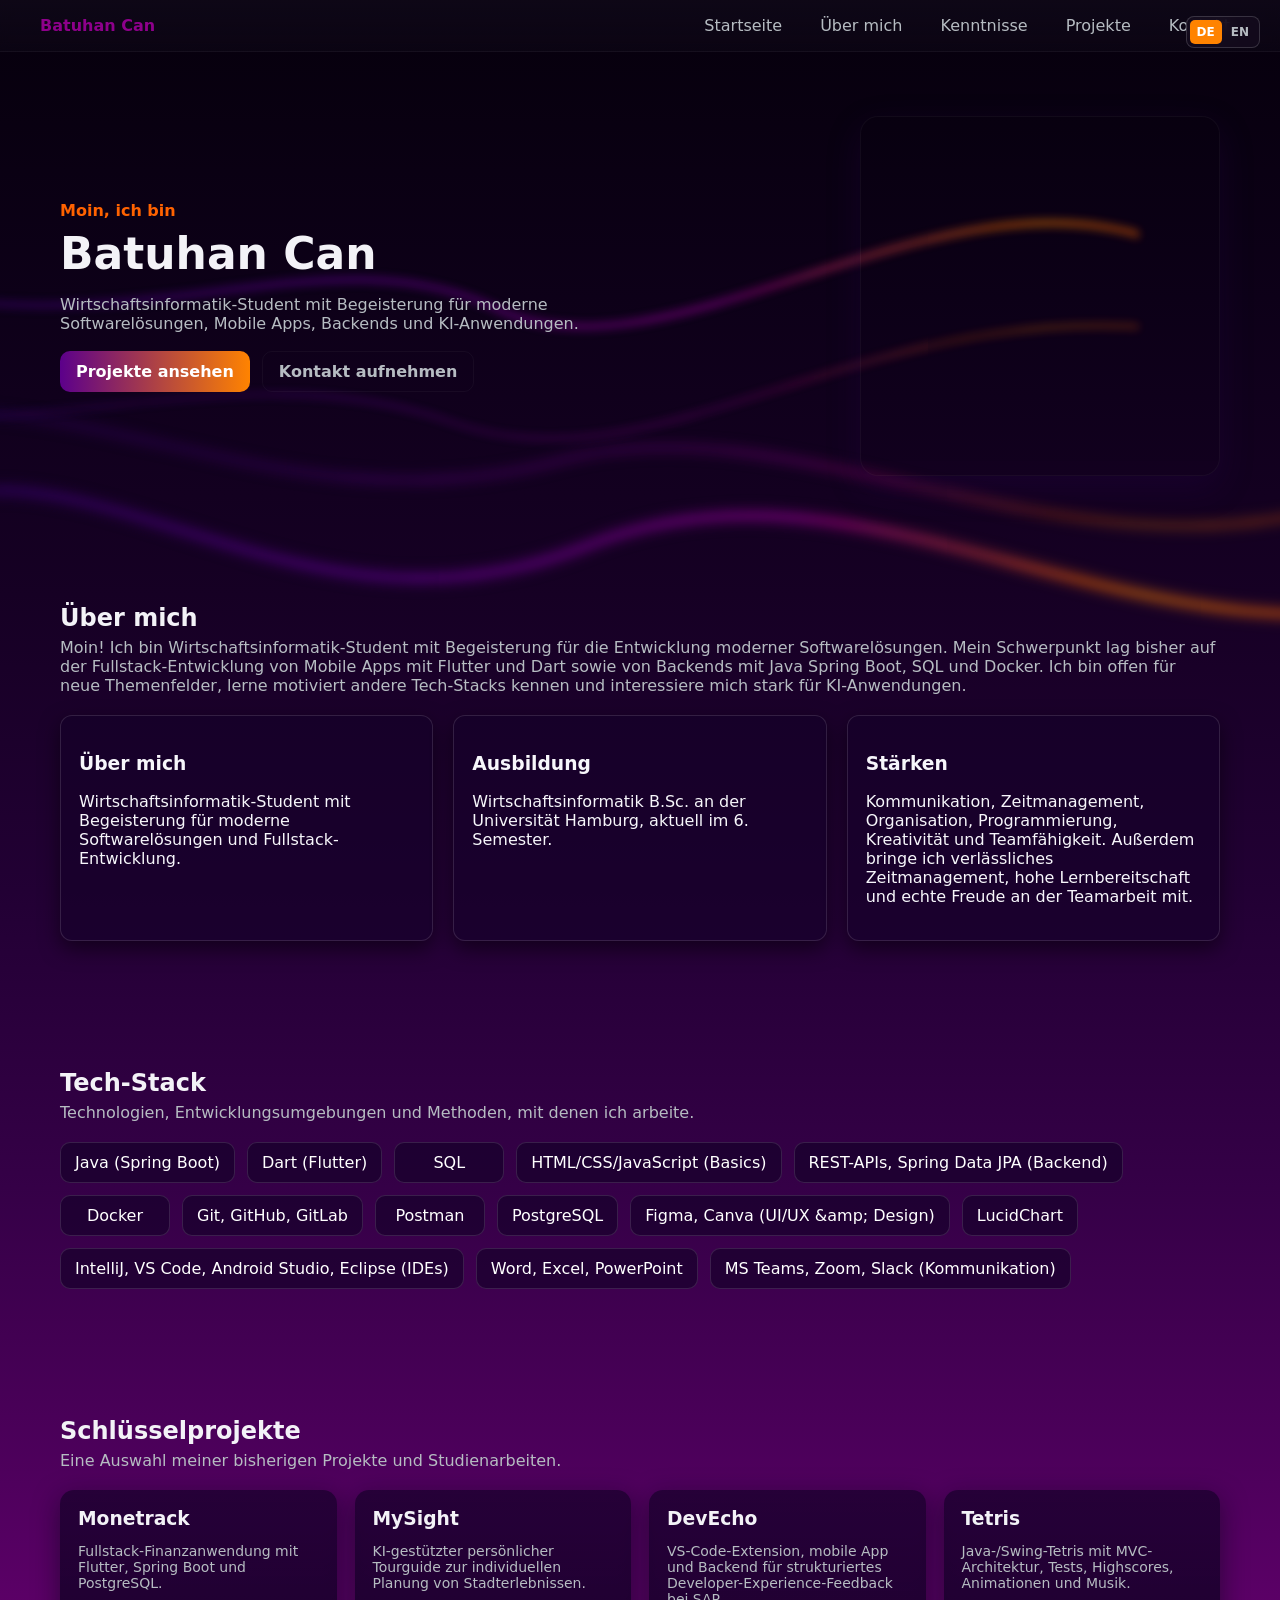
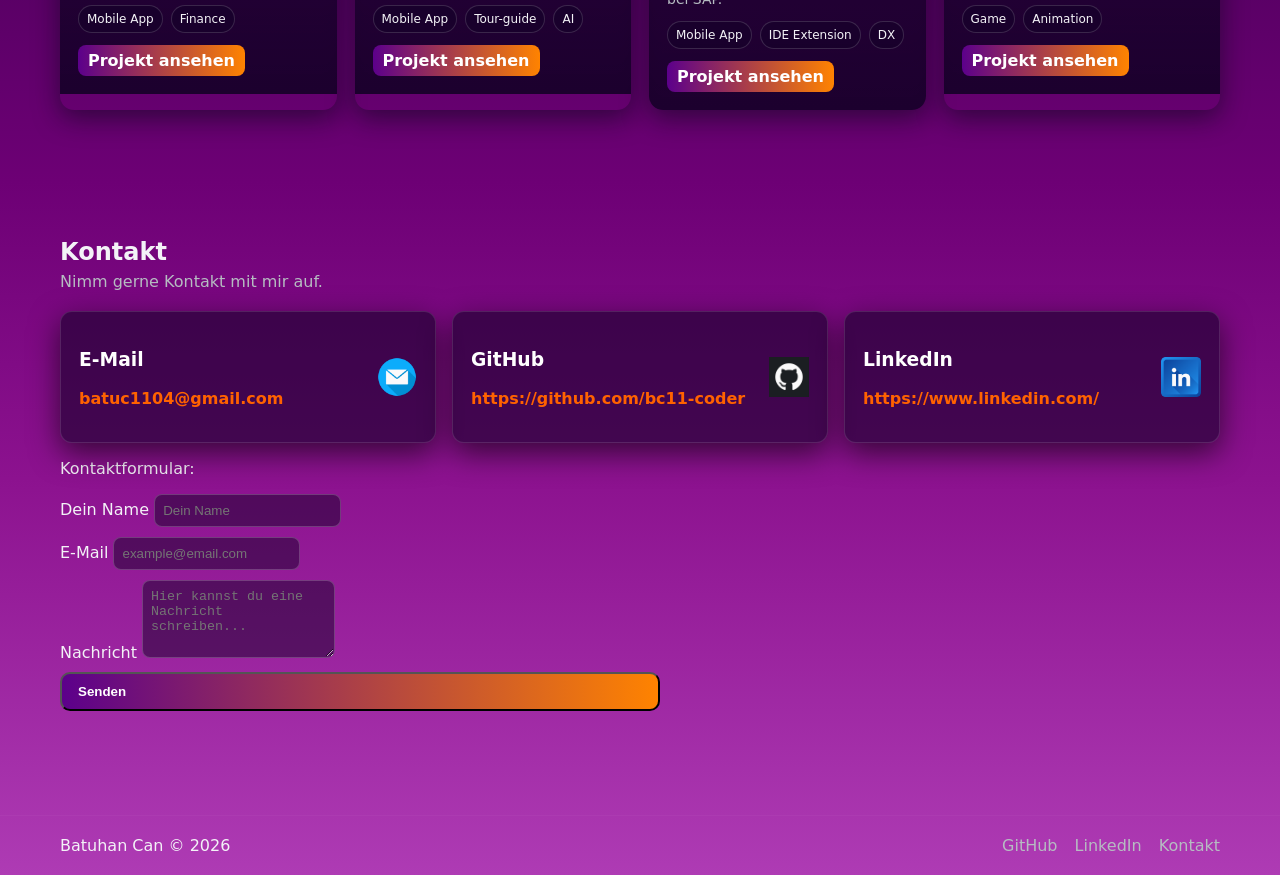
==== commit b7847d28: "Add Project information" ====
--- a/index.html
+++ b/index.html
@@ -36,7 +36,7 @@
 				<div class="hero-left">
 					<p class="eyebrow" data-i18n="hero.eyebrow">Hi, I'm</p>
 					<h1>Batuhan Can</h1>
-					<p class="hero-sub" data-i18n="hero.sub">Wirtschaftsinformatik-Student mit Begeisterung für moderne Softwarelösungen, Mobile Apps, Backends und KI-Anwendungen.</p>
+					<p class="hero-sub" data-i18n="hero.sub">Wirtschaftsinformatik-Student mit Begeisterung für moderne Softwarelösungen, Mobile Apps, Frontend- und Backend-Enwicklung sowie KI-Anwendungen.</p>
 					<div class="hero-ctas">
 						<a class="btn primary" href="#projects" data-i18n="hero.projects">View Projects</a>
 						<a class="btn ghost" href="#contact" data-i18n="hero.contact">Contact Me</a>
@@ -54,7 +54,7 @@
 			<div class="container">
 				<div class="section-header">
 					<h2 data-i18n="about.title">About me</h2>
-					<p class="section-sub" data-i18n="about.sub">Moin! Ich bin Wirtschaftsinformatik-Student mit Begeisterung für die Entwicklung moderner Softwarelösungen. Mein Schwerpunkt lag bisher auf der Fullstack-Entwicklung von Mobile Apps mit Flutter und Dart sowie von Backends mit Java Spring Boot, SQL und Docker. Ich bin offen für neue Themenfelder, lerne motiviert andere Tech-Stacks kennen und interessiere mich stark für KI-Anwendungen.</p>
+					<p class="section-sub" data-i18n="about.sub">Moin! Ich studiere Wirtschaftsinformatik B.Sc. an der Universität Hamburg mit dem Schwerpunkt Informatik. Durch umfangreiche Uni-Projekte im Team, als auch durch lehrreiche Hobby-Projekte habe ich über die Jahre viel lernen können, insbesondere im Bereich der Softwareentwicklung. Mich begeistert vorallem die Entwicklung moderner Softwarelösungen und KI-Anwendungen. Sowohl am selbstständigen Arbeiten als auch im Team habe ich sehr viel Spaß. Mein Schwerpunkt lag bisher auf der Fullstack-Entwicklung von Mobile Apps mit Flutter und Dart sowie von Backends mit Java Spring Boot, SQL und Docker. Jedoch bin offen und motiviert mich in unbekannten Themenfeldern einzuarbeiten und ständig an neuen Herausforderungen zu wachsen.</p>
 				</div>
 				<div class="about-grid">
 					<div class="about-card">
@@ -67,7 +67,7 @@
 					</div>
 					<div class="about-card">
 						<h3 data-i18n="about.focus">Stärken</h3>
-						<p data-i18n="about.focus.text">Kommunikation, Zeitmanagement, Organisation, Programmierung, Kreativität und Teamfähigkeit. Außerdem bringe ich verlässliches Zeitmanagement, hohe Lernbereitschaft und echte Freude an der Teamarbeit mit.</p>
+						<p data-i18n="about.focus.text">Kommunikation, Anpassungsfähigkeit, Organisation, Programmierung, Kreativität und Teamfähigkeit. Außerdem bringe ich verlässliches Zeitmanagement und hohe Lernbereitschaft mit und bin stets motiviert.</p>
 					</div>
 				</div>
 			</div>
@@ -80,16 +80,20 @@
 					<p class="section-sub" data-i18n="skills.sub">Technologien, Entwicklungsumgebungen und Methoden, mit denen ich arbeite.</p>
 				</div>
 				<div class="skills-grid">
-					<div class="skill-card" data-i18n="stack.one">Programmiersprachen &amp; Frameworks: Java (Spring Boot)</div>
+					<div class="skill-card" data-i18n="stack.one">Java (Spring Boot)</div>
 					<div class="skill-card" data-i18n="stack.two">Dart (Flutter)</div>
 					<div class="skill-card" data-i18n="stack.three">SQL</div>
 					<div class="skill-card" data-i18n="stack.four">HTML/CSS/JavaScript (Basics)</div>
-					<div class="skill-card" data-i18n="stack.five">Backend &amp; DevOps: REST-APIs, Spring Data JPA</div>
-					<div class="skill-card" data-i18n="stack.six">Docker, Git, GitHub, GitLab, Postman</div>
-					<div class="skill-card" data-i18n="stack.seven">PostgreSQL</div>
-					<div class="skill-card" data-i18n="stack.eight">UI/UX &amp; Design: Figma, Canva</div>
-					<div class="skill-card" data-i18n="stack.nine">IDEs: IntelliJ IDEA, VS Code, Android Studio, Eclipse</div>
-					<div class="skill-card" data-i18n="stack.ten">Tools &amp; Methodik: MS Office, Zoom, Slack, Scrum</div>
+					<div class="skill-card" data-i18n="stack.five">REST-APIs, Spring Data JPA (Backend)</div>
+					<div class="skill-card" data-i18n="stack.six">Docker</div>
+					<div class="skill-card" data-i18n="stack.seven">Git, GitHub, GitLab</div>
+					<div class="skill-card" data-i18n="stack.eight">Postman</div>
+					<div class="skill-card" data-i18n="stack.nine">PostgreSQL</div>
+					<div class="skill-card" data-i18n="stack.ten">Figma, Canva (UI/UX &amp; Design)</div>
+					<div class="skill-card" data-i18n="stack.eleven">LucidChart</div>
+					<div class="skill-card" data-i18n="stack.twelve">IntelliJ, VS Code, Android Studio, Eclipse (IDEs)</div>
+					<div class="skill-card" data-i18n="stack.thirteen">Word, Excel, PowerPoint</div>
+					<div class="skill-card" data-i18n="stack.fourteen">MS Teams, Zoom, Slack (Kommunikation)</div>
 				</div>
 			</div>
 		</section>
@@ -105,8 +109,8 @@
 						<div class="project-bg" style="background-image: url('assets/images/project-1.jpg')"></div>
 						<div class="project-content">
 							<h3 data-i18n="project.one">Monetrack</h3>
-							<p class="muted" data-i18n="project.one.description">Fullstack-Finanzanwendung mit Flutter, Spring Boot und PostgreSQL.</p>
-							<div class="tags"><span>Dart</span><span>Flutter</span></div>
+							<p class="muted" data-i18n="project.one.description">Fullstack Expense-Tracker-App, für einen besseren Überblick und mehr Kontrolle über das eigene Budget.</p>
+							<div class="tags"><span>Mobile App</span><span>Finance</span></div>
 							<span class="project-cta" data-i18n="project.view">View Project</span>
 						</div>
 					</a>
@@ -115,8 +119,8 @@
 						<div class="project-bg" style="background-image: url('assets/images/project-2.jpg')"></div>
 						<div class="project-content">
 							<h3 data-i18n="project.two">MySight</h3>
-							<p class="muted" data-i18n="project.two.description">KI-gestützter persönlicher Tourguide zur individuellen Planung von Stadterlebnissen.</p>
-							<div class="tags"><span>Dart</span><span data-i18n="project.two.tag2">Flutter / KI</span></div>
+							<p class="muted" data-i18n="project.two.description">KI-gestützter persönlicher Tourguide zur individuellen Planung von Stadterlebnissen nach eigenen Vorlieben.</p>
+							<div class="tags"><span>Mobile App</span><span>Tour-guide</span><span>AI</span></div>
 							<span class="project-cta" data-i18n="project.view">View Project</span>
 						</div>
 					</a>
@@ -126,7 +130,7 @@
 						<div class="project-content">
 							<h3 data-i18n="project.three">DevEcho</h3>
 							<p class="muted" data-i18n="project.three.description">VS-Code-Extension, mobile App und Backend für strukturiertes Developer-Experience-Feedback bei SAP.</p>
-							<div class="tags"><span>Mobile App</span><span data-i18n="project.three.tag2">IDE Extension / KI</span></div>
+							<div class="tags"><span>Mobile App</span><span>IDE Extension</span><span>DX</span></div>
 							<span class="project-cta" data-i18n="project.view">View Project</span>
 						</div>
 					</a>
@@ -155,12 +159,12 @@
 					<div class="contact-card">
 					<img class="contact-icon" src="assets/media/Email-Icon.png" alt="E-Mail">
 					<h3 data-i18n="contact.email">E-Mail</h3>
-					<p><a href="mailto:example@email.com">example@email.com</a></p>
+					<p><a href="mailto:batuc1104@gmail.com">batuc1104@gmail.com</a></p>
 				</div>
 				<div class="contact-card">
 					<img class="contact-icon" src="assets/media/Github-Icon.png" alt="GitHub">
 					<h3>GitHub</h3>
-					<p><a href="https://github.com/">https://github.com/</a></p>
+					<p><a href="https://github.com/bc11-coder">https://github.com/bc11-coder</a></p>
 				</div>
 				<div class="contact-card">
 					<img class="contact-icon" src="assets/media/LinkedIn-Icon.png" alt="LinkedIn">
